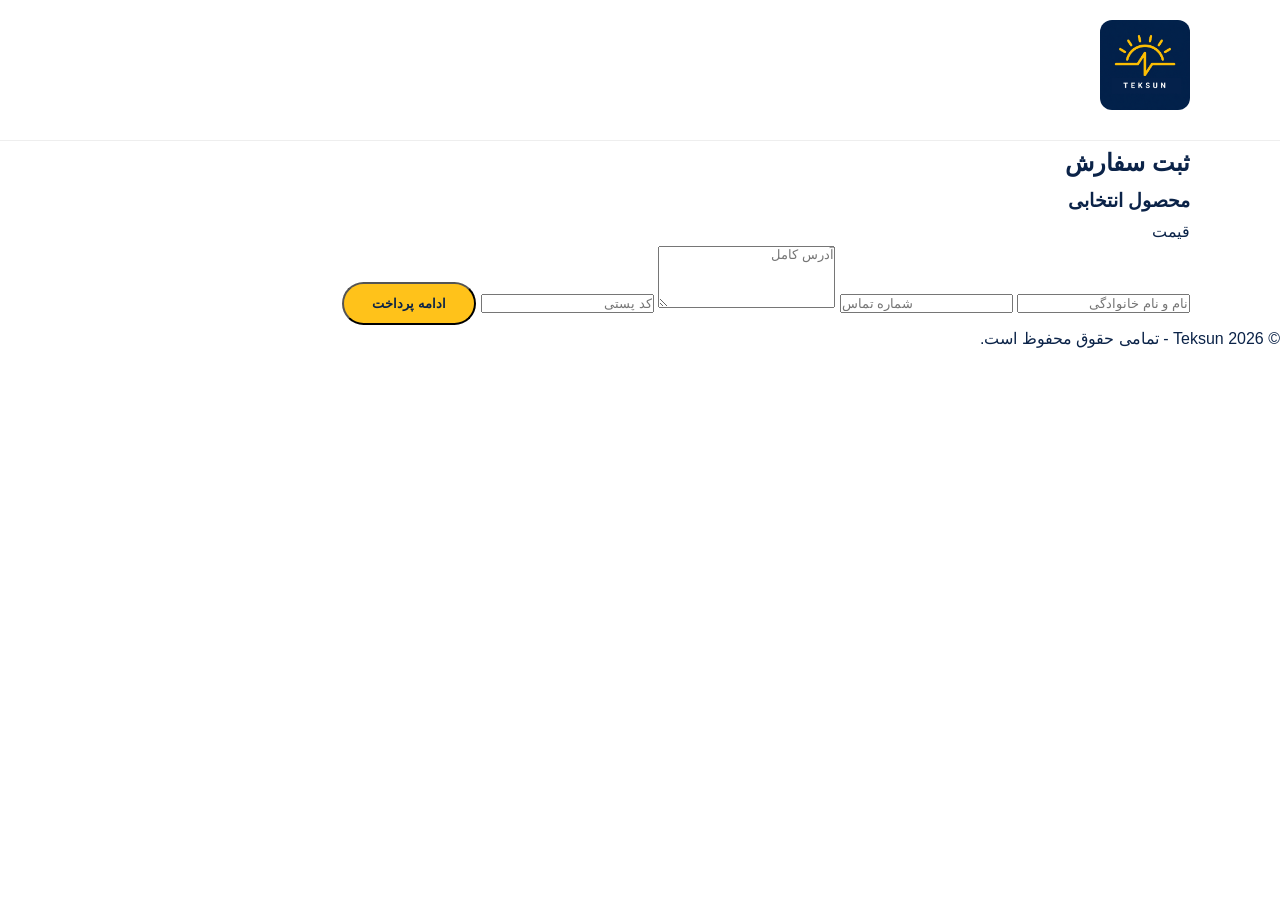
==== checkout.html @ 9bef355e "Create checkout.html" ====
<!DOCTYPE html>
<html lang="fa" dir="rtl">

<head>

<meta charset="UTF-8">
<meta name="viewport" content="width=device-width, initial-scale=1.0">

<title>ثبت سفارش | Teksun</title>

<link rel="stylesheet" href="../css/style.css">

</head>


<body>


<header>

<div class="container header-content">

<div class="logo">

<img src="../images/Picsart_26-08-02_20-04-55-030.jpg" alt="Teksun">

</div>

</div>

</header>





<section class="checkout">


<div class="container">


<h2 class="section-title">
ثبت سفارش
</h2>



<div class="checkout-box">


<div class="checkout-product">


<h3 id="product-name">
محصول انتخابی
</h3>


<p id="product-price">
قیمت
</p>


</div>





<form>


<input type="text" placeholder="نام و نام خانوادگی" required>


<input type="tel" placeholder="شماره تماس" required>


<textarea placeholder="آدرس کامل" rows="4" required></textarea>


<input type="text" placeholder="کد پستی" required>



<button class="btn" type="submit">

ادامه پرداخت

</button>


</form>



</div>


</div>


</section>





<footer>

<p>
© 2026 Teksun - تمامی حقوق محفوظ است.
</p>

</footer>




<script>


const products = {


"20w": {

name:"شارژر خورشیدی تاشو ۲۰ وات",

price:"5,490,000 تومان"

},


"40w": {

name:"شارژر خورشیدی تاشو ۴۰ وات",

price:"8,240,000 تومان"

},


"60w": {

name:"شارژر خورشیدی تاشو ۶۰ وات",

price:"10,980,000 تومان"

}


};



const params = new URLSearchParams(window.location.search);


const selectedProduct = params.get("product");



if(products[selectedProduct]){


document.getElementById("product-name").innerHTML =
products[selectedProduct].name;



document.getElementById("product-price").innerHTML =
"قیمت: " + products[selectedProduct].price;


}



</script>



</body>

</html>
---- css/style.css ----
*{
    box-sizing:border-box;
    margin:0;
    padding:0;
    font-family:tahoma, Arial, sans-serif;
}


body{

    background:#ffffff;
    color:#0B2348;
    line-height:1.8;

}



.container{

    width:90%;
    max-width:1100px;
    margin:auto;

}



/* Header */


header{

    padding:20px 0;
    border-bottom:1px solid #eee;

}



.header-content{

    display:flex;
    justify-content:space-between;
    align-items:center;

}



.logo img{

    width:90px;
    height:auto;
    border-radius:12px;

}



/* Hero */


.hero{

    padding:60px 0;

}



.hero-content{

    display:flex;
    align-items:center;
    justify-content:space-between;
    gap:40px;

}



.hero-text{

    flex:1;

}



.hero-text h1{

    font-size:38px;
    margin-bottom:20px;
    color:#0B2348;

}



.hero-text p{

    font-size:18px;
    color:#555;
    margin-bottom:30px;

}



.hero-image{

    flex:1;
    text-align:center;

}



.hero-image img{

    width:100%;
    max-width:450px;
    border-radius:20px;
    box-shadow:0 20px 45px rgba(0,0,0,0.15);

}




/* Buttons */


.btn{

    display:inline-block;
    background:#FFC21A;
    color:#0B2348;
    padding:12px 28px;
    border-radius:30px;
    text-decoration:none;
    font-weight:bold;
    transition:0.3s;

}



.btn:hover{

    transform:translateY(-3px);
    box-shadow:0 10px 20px rgba(0,0,0,0.15);

}



/* Products */


.products{

    padding:60px 0;
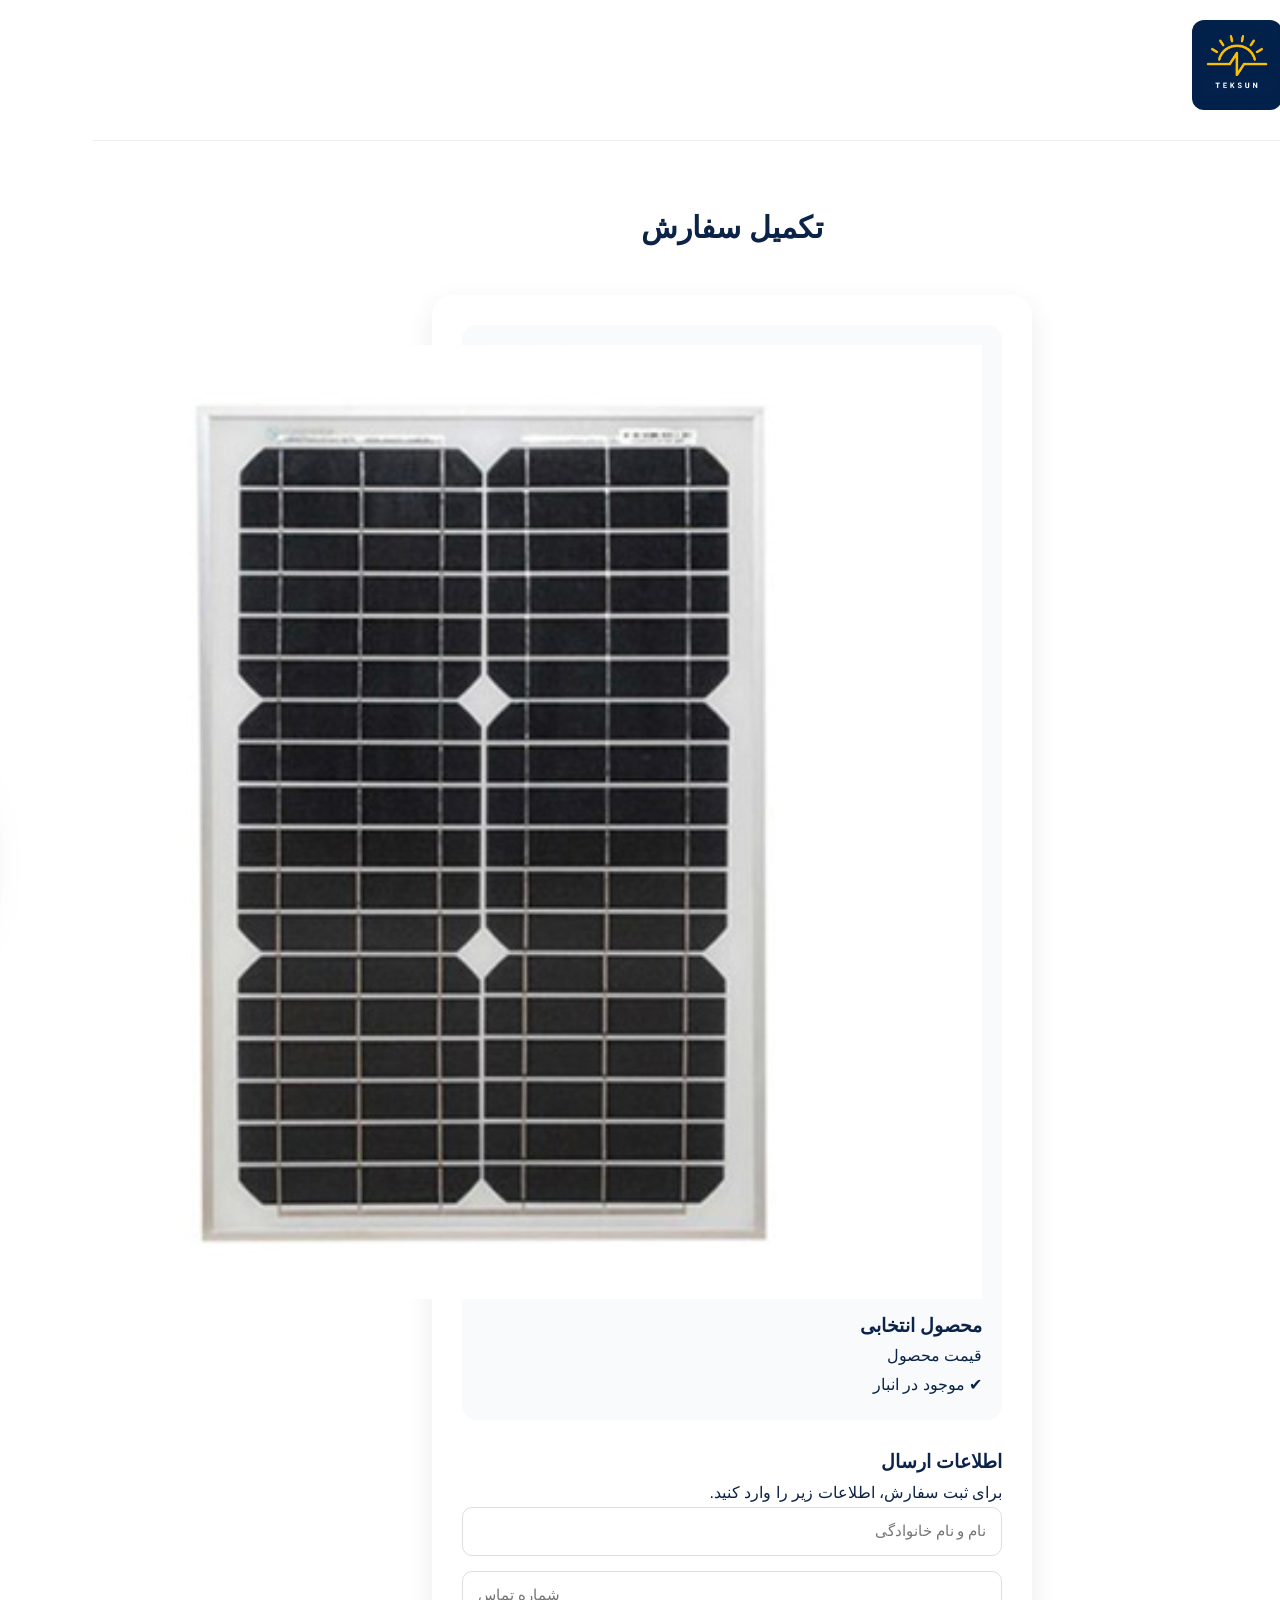
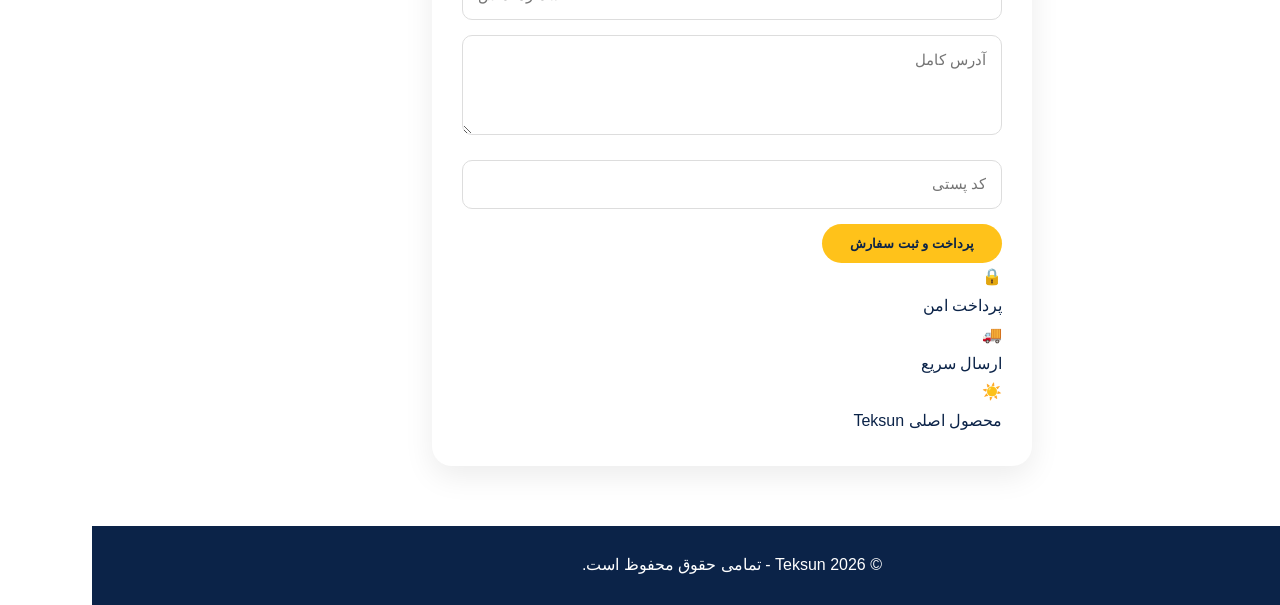
==== commit 2af5125b: "Update checkout.html" ====
--- a/checkout.html
+++ b/checkout.html
@@ -8,7 +8,7 @@
 
 <title>ثبت سفارش | Teksun</title>
 
-<link rel="stylesheet" href="../css/style.css">
+<link rel="stylesheet" href="css/style.css">
 
 </head>
 
@@ -22,7 +22,7 @@
 
 <div class="logo">
 
-<img src="../images/Picsart_26-08-02_20-04-55-030.jpg" alt="Teksun">
+<img src="images/Picsart_26-08-02_20-04-55-030.jpg" alt="Teksun">
 
 </div>
 
@@ -41,15 +41,23 @@
 
 
 <h2 class="section-title">
-ثبت سفارش
+تکمیل سفارش
 </h2>
 
 
 
+
 <div class="checkout-box">
 
 
+
 <div class="checkout-product">
+
+
+<img id="product-image" src="images/product-20w.jpg" alt="محصول">
+
+
+<div class="checkout-info">
 
 
 <h3 id="product-name">
@@ -58,11 +66,38 @@
 
 
 <p id="product-price">
-قیمت
+قیمت محصول
 </p>
 
 
-</div>
+<span>
+✔ موجود در انبار
+</span>
+
+
+</div>
+
+
+</div>
+
+
+
+
+
+
+
+<div class="order-title">
+
+<h3>
+اطلاعات ارسال
+</h3>
+
+<p>
+برای ثبت سفارش، اطلاعات زیر را وارد کنید.
+</p>
+
+</div>
+
 
 
 
@@ -71,30 +106,86 @@
 <form>
 
 
-<input type="text" placeholder="نام و نام خانوادگی" required>
-
-
-<input type="tel" placeholder="شماره تماس" required>
-
-
-<textarea placeholder="آدرس کامل" rows="4" required></textarea>
-
-
-<input type="text" placeholder="کد پستی" required>
+<input 
+type="text" 
+placeholder="نام و نام خانوادگی"
+required>
+
+
+
+<input 
+type="tel" 
+placeholder="شماره تماس"
+required>
+
+
+
+
+<textarea 
+placeholder="آدرس کامل"
+rows="4"
+required></textarea>
+
+
+
+
+<input 
+type="text" 
+placeholder="کد پستی"
+required>
+
+
 
 
 
 <button class="btn" type="submit">
 
-ادامه پرداخت
+پرداخت و ثبت سفارش
 
 </button>
 
 
+
 </form>
 
 
 
+
+
+
+
+
+<div class="checkout-features">
+
+
+<div>
+🔒
+<br>
+پرداخت امن
+</div>
+
+
+
+<div>
+🚚
+<br>
+ارسال سریع
+</div>
+
+
+
+<div>
+☀️
+<br>
+محصول اصلی Teksun
+</div>
+
+
+</div>
+
+
+
+
 </div>
 
 
@@ -102,6 +193,7 @@
 
 
 </section>
+
 
 
 
@@ -118,6 +210,9 @@
 
 
 
+
+
+
 <script>
 
 
@@ -128,25 +223,33 @@
 
 name:"شارژر خورشیدی تاشو ۲۰ وات",
 
-price:"5,490,000 تومان"
+price:"5,490,000 تومان",
+
+image:"images/product-20w.jpg"
 
 },
 
 
+
 "40w": {
 
 name:"شارژر خورشیدی تاشو ۴۰ وات",
 
-price:"8,240,000 تومان"
+price:"8,240,000 تومان",
+
+image:"images/product-40w.jpg"
 
 },
 
 
+
 "60w": {
 
 name:"شارژر خورشیدی تاشو ۶۰ وات",
 
-price:"10,980,000 تومان"
+price:"10,980,000 تومان",
+
+image:"images/product-60w.jpg"
 
 }
 
@@ -155,10 +258,14 @@
 
 
 
+
+
 const params = new URLSearchParams(window.location.search);
 
 
 const selectedProduct = params.get("product");
+
+
 
 
 
@@ -174,6 +281,11 @@
 "قیمت: " + products[selectedProduct].price;
 
 
+
+document.getElementById("product-image").src =
+products[selectedProduct].image;
+
+
 }
 
 
@@ -182,6 +294,7 @@
 
 
 
+
 </body>
 
 </html>
--- a/css/style.css
+++ b/css/style.css
@@ -156,10 +156,268 @@
 
 
 
+
 /* Products */
 
 
 .products{
 
     padding:60px 0;
-   
+    background:#f8fafc;
+
+}
+
+
+
+.section-title{
+
+    text-align:center;
+    font-size:30px;
+    margin-bottom:40px;
+
+}
+
+
+
+.product-grid{
+
+    display:grid;
+    grid-template-columns:repeat(3,1fr);
+    gap:25px;
+
+}
+
+
+
+.card{
+
+    background:white;
+    padding:30px 20px;
+    border-radius:20px;
+    text-align:center;
+    box-shadow:0 10px 30px rgba(0,0,0,0.08);
+    transition:0.3s;
+
+}
+
+
+
+.card:hover{
+
+    transform:translateY(-8px);
+
+}
+
+
+
+.card img{
+
+    width:100%;
+    max-width:180px;
+    height:160px;
+    object-fit:contain;
+    display:block;
+    margin:0 auto 20px;
+
+}
+
+
+
+.card h3{
+
+    margin-bottom:15px;
+    color:#0B2348;
+
+}
+
+
+
+.card p{
+
+    color:#555;
+    margin-bottom:20px;
+
+}
+
+
+
+.card span{
+
+    font-weight:bold;
+
+}
+
+
+/* Advantages */
+
+
+.advantages{
+
+    padding:60px 0;
+
+}
+
+
+
+.advantages-grid{
+
+    display:grid;
+    grid-template-columns:repeat(4,1fr);
+    gap:20px;
+
+}
+
+
+
+.advantages-grid div{
+
+    background:#fff;
+    padding:20px;
+    border-radius:15px;
+    text-align:center;
+    box-shadow:0 8px 20px rgba(0,0,0,0.06);
+
+}
+
+
+
+/* Checkout */
+
+
+.checkout{
+
+    padding:60px 0;
+
+}
+
+
+
+.checkout-box{
+
+    max-width:600px;
+    margin:auto;
+    background:white;
+    padding:30px;
+    border-radius:20px;
+    box-shadow:0 10px 30px rgba(0,0,0,0.08);
+
+}
+
+
+
+.checkout-product{
+
+    background:#f8fafc;
+    padding:20px;
+    border-radius:15px;
+    margin-bottom:25px;
+
+}
+
+
+
+.checkout-box input,
+.checkout-box textarea{
+
+    width:100%;
+    padding:15px;
+    margin-bottom:15px;
+    border:1px solid #ddd;
+    border-radius:10px;
+    font-family:tahoma;
+    font-size:15px;
+
+}
+
+
+
+.checkout-box button{
+
+    border:none;
+    cursor:pointer;
+
+}
+
+
+
+/* Footer */
+
+
+footer{
+
+    background:#0B2348;
+    color:white;
+    text-align:center;
+    padding:25px;
+
+}
+
+
+
+
+/* Mobile */
+
+
+@media(max-width:768px){
+
+
+
+.hero-content{
+
+    flex-direction:column-reverse;
+    text-align:center;
+
+}
+
+
+
+.hero-text h1{
+
+    font-size:28px;
+
+}
+
+
+
+.hero-image img{
+
+    max-width:330px;
+
+}
+
+
+
+.product-grid{
+
+    grid-template-columns:1fr;
+
+}
+
+
+
+.advantages-grid{
+
+    grid-template-columns:1fr;
+
+}
+
+
+
+.header-content{
+
+    justify-content:center;
+
+}
+
+
+
+.card img{
+
+    max-width:220px;
+    height:180px;
+
+}
+
+
+
+}
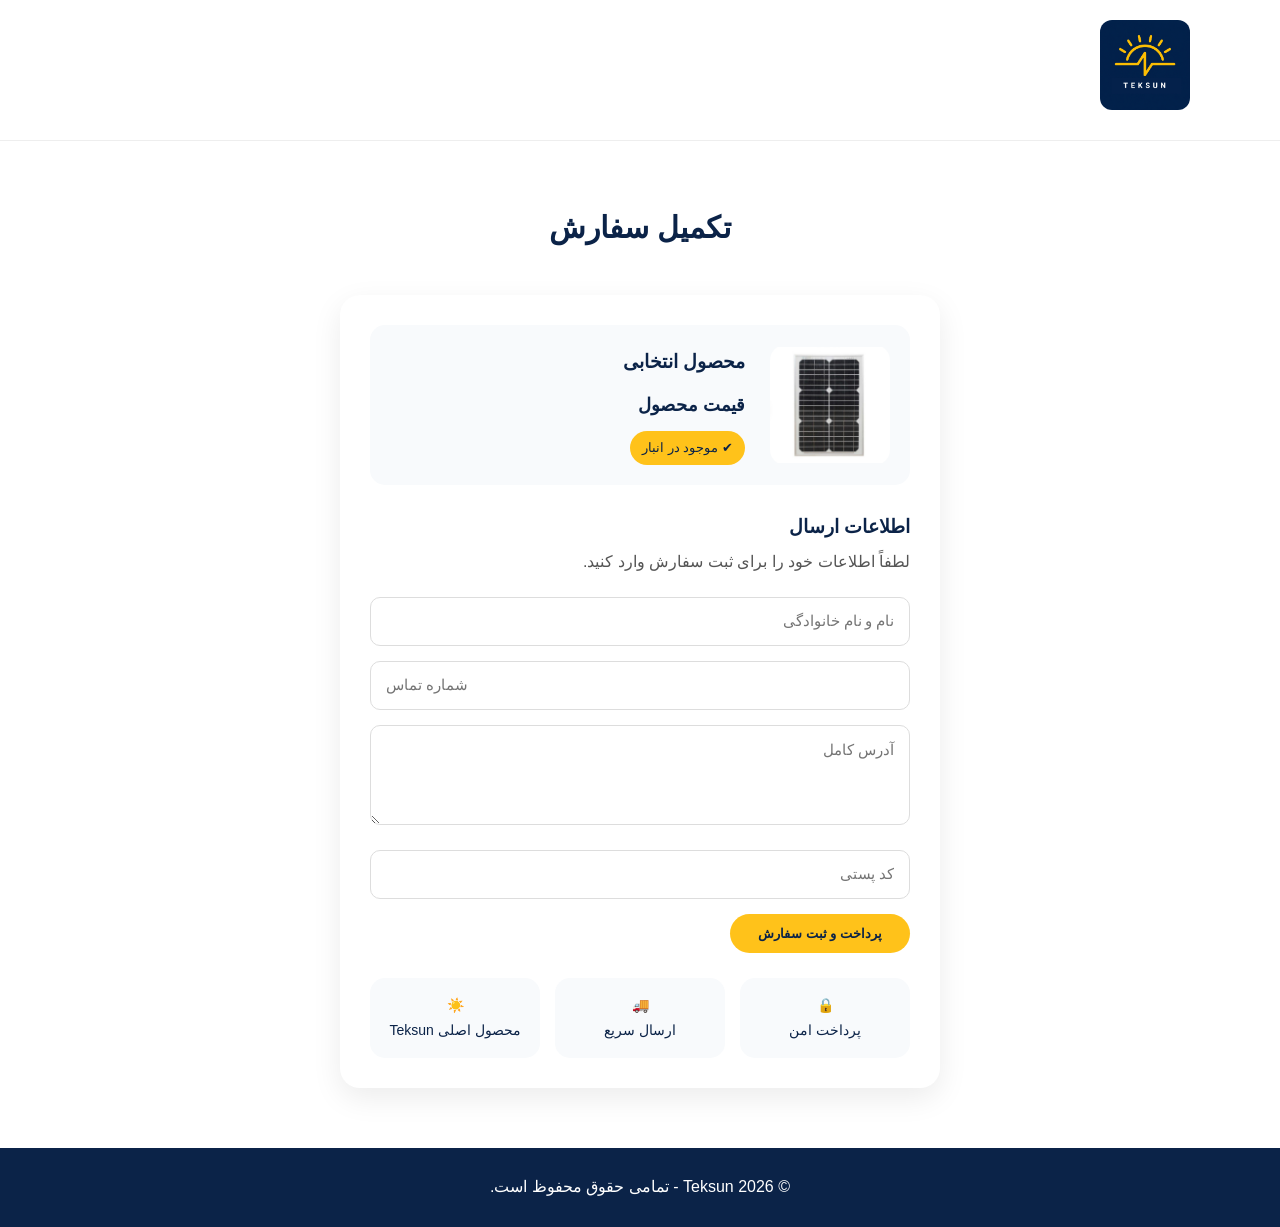
==== commit f9ee44a0: "Update checkout.html" ====
--- a/checkout.html
+++ b/checkout.html
@@ -10,12 +10,162 @@
 
 <link rel="stylesheet" href="css/style.css">
 
+
+<style>
+
+.checkout-product{
+
+    display:flex;
+    align-items:center;
+    gap:25px;
+    background:#f8fafc;
+    padding:20px;
+    border-radius:15px;
+    margin-bottom:25px;
+
+}
+
+
+
+.checkout-product img{
+
+    width:120px;
+    height:120px;
+    object-fit:contain;
+    border-radius:15px;
+
+}
+
+
+
+.checkout-info{
+
+    flex:1;
+
+}
+
+
+
+.checkout-info h3{
+
+    margin-bottom:10px;
+
+}
+
+
+
+.checkout-info p{
+
+    font-size:18px;
+    font-weight:bold;
+
+}
+
+
+
+.checkout-info span{
+
+    display:inline-block;
+    margin-top:10px;
+    background:#FFC21A;
+    color:#0B2348;
+    padding:5px 12px;
+    border-radius:20px;
+    font-size:13px;
+
+}
+
+
+
+.order-title{
+
+    margin-bottom:20px;
+
+}
+
+
+
+.order-title h3{
+
+    margin-bottom:5px;
+
+}
+
+
+
+.order-title p{
+
+    color:#555;
+
+}
+
+
+
+.checkout-features{
+
+    display:grid;
+    grid-template-columns:repeat(3,1fr);
+    gap:15px;
+    margin-top:25px;
+
+}
+
+
+
+.checkout-features div{
+
+    background:#f8fafc;
+    padding:15px;
+    text-align:center;
+    border-radius:15px;
+    font-size:14px;
+
+}
+
+
+
+@media(max-width:768px){
+
+
+.checkout-product{
+
+    flex-direction:column;
+    text-align:center;
+
+}
+
+
+
+.checkout-product img{
+
+    width:150px;
+    height:150px;
+
+}
+
+
+
+.checkout-features{
+
+    grid-template-columns:1fr;
+
+}
+
+
+}
+
+
+</style>
+
+
 </head>
 
 
+
 <body>
 
 
+
 <header>
 
 <div class="container header-content">
@@ -41,7 +191,9 @@
 
 
 <h2 class="section-title">
+
 تکمیل سفارش
+
 </h2>
 
 
@@ -51,34 +203,49 @@
 
 
 
+
+
 <div class="checkout-product">
 
 
-<img id="product-image" src="images/product-20w.jpg" alt="محصول">
+<img id="product-image" 
+src="images/product-20w.jpg" 
+alt="محصول">
+
 
 
 <div class="checkout-info">
 
 
 <h3 id="product-name">
+
 محصول انتخابی
+
 </h3>
 
 
+
 <p id="product-price">
+
 قیمت محصول
+
 </p>
 
 
+
 <span>
+
 ✔ موجود در انبار
+
 </span>
 
 
 </div>
 
 
-</div>
+
+</div>
+
 
 
 
@@ -88,15 +255,23 @@
 
 <div class="order-title">
 
+
 <h3>
+
 اطلاعات ارسال
+
 </h3>
 
+
 <p>
-برای ثبت سفارش، اطلاعات زیر را وارد کنید.
+
+لطفاً اطلاعات خود را برای ثبت سفارش وارد کنید.
+
 </p>
 
-</div>
+
+</div>
+
 
 
 
@@ -104,6 +279,7 @@
 
 
 <form>
+
 
 
 <input 
@@ -120,7 +296,6 @@
 
 
 
-
 <textarea 
 placeholder="آدرس کامل"
 rows="4"
@@ -128,7 +303,6 @@
 
 
 
-
 <input 
 type="text" 
 placeholder="کد پستی"
@@ -146,6 +320,7 @@
 
 
 
+
 </form>
 
 
@@ -159,29 +334,43 @@
 
 
 <div>
+
 🔒
+
 <br>
+
 پرداخت امن
+
 </div>
 
 
 
 <div>
+
 🚚
+
 <br>
+
 ارسال سریع
+
 </div>
 
 
 
 <div>
+
 ☀️
+
 <br>
+
 محصول اصلی Teksun
-</div>
-
-
-</div>
+
+</div>
+
+
+
+</div>
+
 
 
 
@@ -199,13 +388,20 @@
 
 
 
+
 <footer>
 
+
 <p>
+
 © 2026 Teksun - تمامی حقوق محفوظ است.
+
 </p>
 
+
 </footer>
+
+
 
 
 
